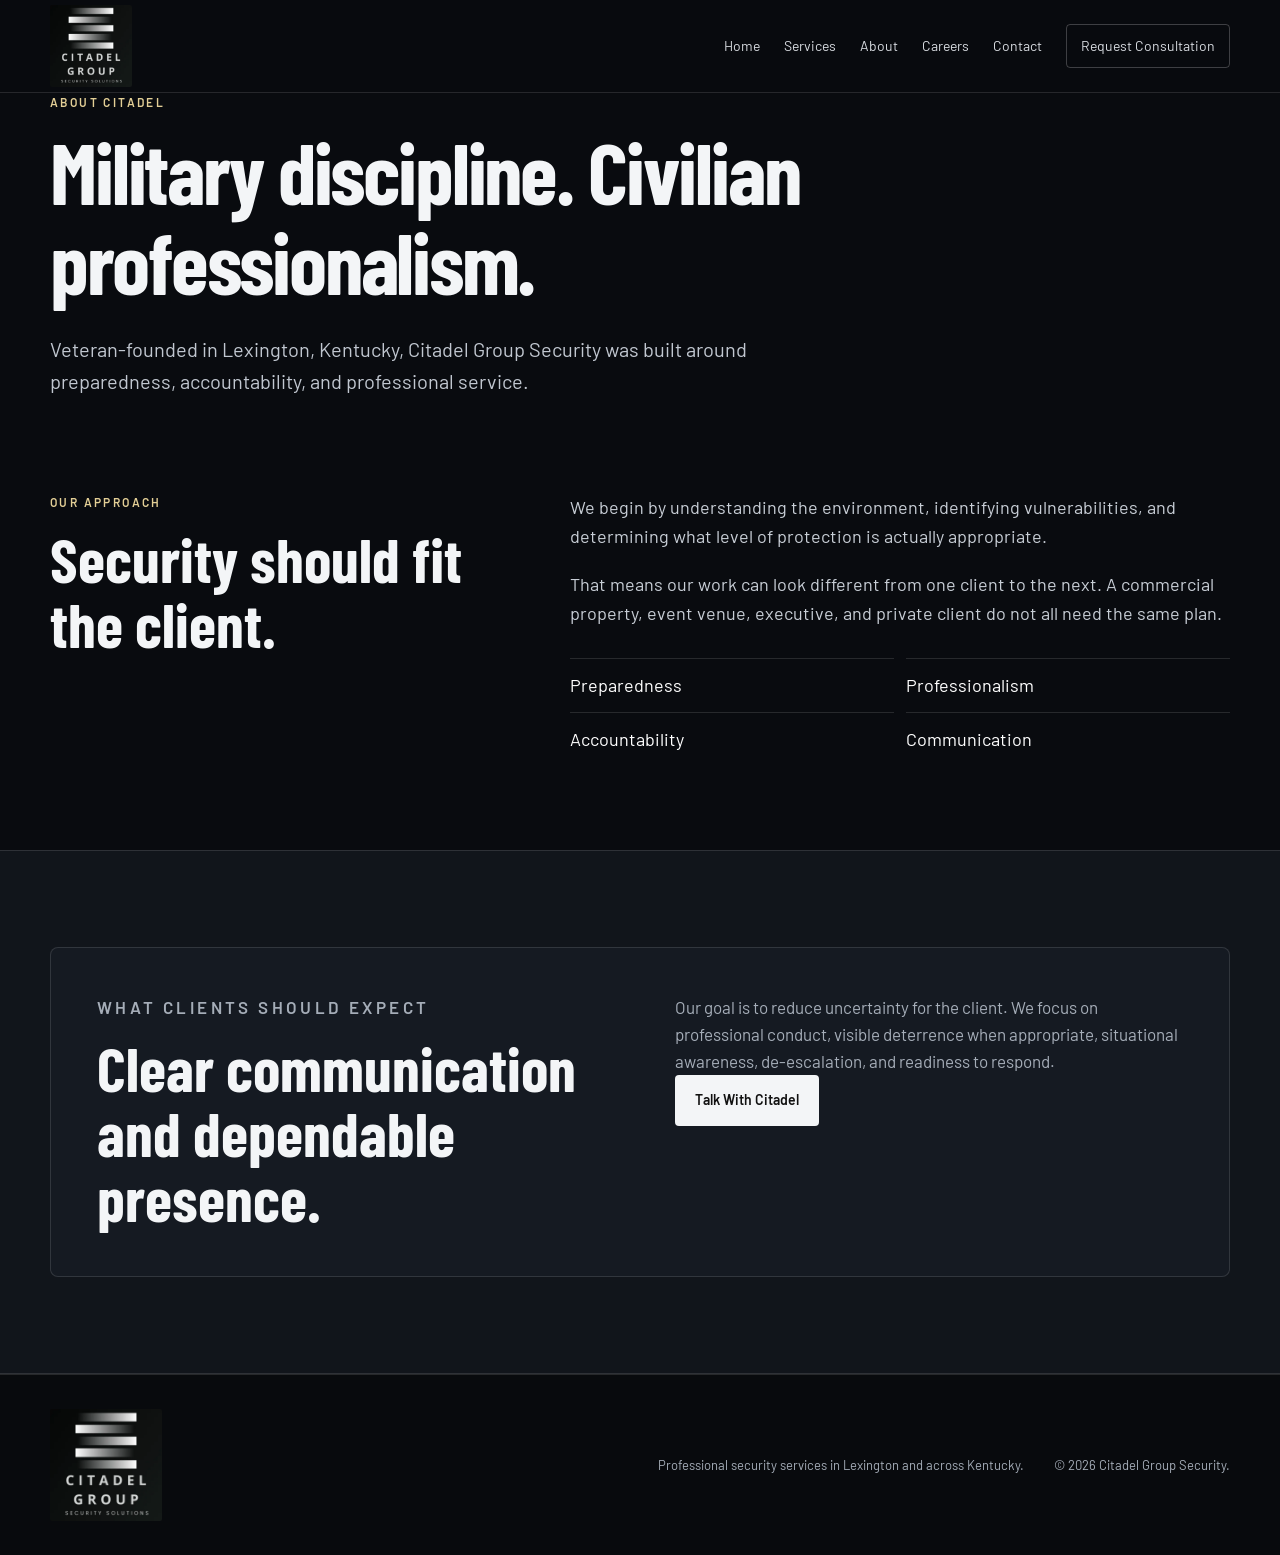
==== about.html @ 93fc18de "Add dedicated about page" ====
<!doctype html><html lang="en"><head><meta charset="utf-8"><meta name="viewport" content="width=device-width,initial-scale=1"><meta name="description" content="Learn about Citadel Group Security, a veteran-founded Kentucky security company focused on professionalism, preparedness, and accountability."><title>About | Citadel Group Security</title><link rel="preconnect" href="https://fonts.googleapis.com"><link rel="preconnect" href="https://fonts.gstatic.com" crossorigin><link href="https://fonts.googleapis.com/css2?family=Barlow:wght@300;400;500;600;700&family=Barlow+Condensed:wght@500;600;700&display=swap" rel="stylesheet"><link rel="stylesheet" href="styles.css"></head><body><header class="site-header"><div class="container header-inner"><a class="brand brand-logo-link" href="index.html"><img class="site-logo" src="assets/citadel-logo.webp" alt="Citadel Group Security Solutions"></a><button class="menu-toggle" aria-expanded="false" aria-controls="site-nav">Menu</button><nav class="site-nav" id="site-nav"><a href="index.html">Home</a><a href="services.html">Services</a><a class="active" href="about.html">About</a><a href="careers.html">Careers</a><a href="contact.html">Contact</a><a class="nav-cta" href="contact.html">Request Consultation</a></nav></div></header><main><section class="page-hero"><div class="container"><p class="eyebrow">About Citadel</p><h1>Military discipline. Civilian professionalism.</h1><p class="hero-lead">Veteran-founded in Lexington, Kentucky, Citadel Group Security was built around preparedness, accountability, and professional service.</p></div></section><section class="section"><div class="container about-grid"><div><p class="eyebrow">Our Approach</p><h2>Security should fit the client.</h2></div><div class="about-copy"><p>We begin by understanding the environment, identifying vulnerabilities, and determining what level of protection is actually appropriate.</p><p>That means our work can look different from one client to the next. A commercial property, event venue, executive, and private client do not all need the same plan.</p><div class="principles"><span>Preparedness</span><span>Professionalism</span><span>Accountability</span><span>Communication</span></div></div></div></section><section class="section section-dark"><div class="container split-panel"><div><p class="eyebrow">What Clients Should Expect</p><h2>Clear communication and dependable presence.</h2></div><div><p>Our goal is to reduce uncertainty for the client. We focus on professional conduct, visible deterrence when appropriate, situational awareness, de-escalation, and readiness to respond.</p><a class="button button-primary" href="contact.html">Talk With Citadel</a></div></div></section></main><footer class="site-footer"><div class="container footer-grid"><a class="footer-logo-link" href="index.html"><img class="footer-logo" src="assets/citadel-logo.webp" alt="Citadel Group Security Solutions"></a><p>Professional security services in Lexington and across Kentucky.</p><p>© <span id="year"></span> Citadel Group Security.</p></div></footer><script src="script.js"></script></body></html>
---- styles.css ----
:root{
  --bg:#090b0f;
  --bg-soft:#11151b;
  --panel:#151a22;
  --panel-2:#1b212b;
  --text:#f3f5f7;
  --muted:#a5adb8;
  --line:rgba(255,255,255,.12);
  --line-strong:rgba(255,255,255,.22);
  --accent:#c4a96a;
  --accent-light:#e3cf96;
  --max:1180px;
}
*{box-sizing:border-box;margin:0;padding:0}
html{scroll-behavior:smooth}
body{font-family:'Barlow',sans-serif;background:var(--bg);color:var(--text);line-height:1.6}
a{color:inherit;text-decoration:none}
img{max-width:100%;display:block}
.container{width:min(calc(100% - 40px),var(--max));margin:0 auto}
.site-header{position:sticky;top:0;z-index:50;background:rgba(9,11,15,.9);backdrop-filter:blur(16px);border-bottom:1px solid var(--line)}
.header-inner{min-height:92px;display:flex;align-items:center;justify-content:space-between;gap:24px}
.brand{display:inline-flex;align-items:center;gap:13px}
.brand-mark{display:flex;flex-direction:column;gap:3px;width:28px}
.brand-mark span{height:3px;background:linear-gradient(90deg,#777,#ddd,#fff,#999);border-radius:999px}
.brand-mark span:nth-child(2){width:22px}.brand-mark span:nth-child(3){width:16px}.brand-mark span:nth-child(4){width:28px}
.brand-copy{display:flex;flex-direction:column;line-height:1}
.brand-copy strong{font-family:'Barlow Condensed',sans-serif;font-size:20px;letter-spacing:.18em}
.brand-copy small{font-size:9px;letter-spacing:.26em;color:var(--muted);margin-top:5px}
.brand-logo-link{display:flex;align-items:center;flex:0 0 auto}
.site-logo{width:82px;height:82px;object-fit:contain;border-radius:2px}
.site-nav{display:flex;align-items:center;gap:24px;font-size:14px;color:#d7dbe0}
.site-nav a:hover{color:#fff}.nav-cta{border:1px solid var(--line-strong);padding:10px 14px;border-radius:4px}
.menu-toggle{display:none;background:none;color:#fff;border:1px solid var(--line);padding:8px 12px;border-radius:4px}
.hero{position:relative;overflow:hidden;padding:110px 0 90px;background:radial-gradient(circle at 15% 10%,rgba(196,169,106,.12),transparent 30%),linear-gradient(180deg,#0b0e13 0%,#090b0f 100%)}
.hero-glow{position:absolute;inset:auto -10% -40% auto;width:520px;height:520px;border-radius:50%;background:rgba(110,130,165,.09);filter:blur(20px)}
.hero-grid{display:grid;grid-template-columns:minmax(0,1.5fr) minmax(300px,.7fr);gap:70px;align-items:center;position:relative}
.eyebrow{font-size:12px;letter-spacing:.2em;text-transform:uppercase;color:var(--accent-light);font-weight:600;margin-bottom:14px}
h1,h2,h3{font-family:'Barlow Condensed',sans-serif;line-height:1.05}
h1{font-size:clamp(48px,7vw,86px);letter-spacing:-.025em;max-width:900px}
h2{font-size:clamp(38px,5vw,62px)}
h3{font-size:28px}
.hero-lead{font-size:20px;color:#c1c7d0;max-width:760px;margin-top:26px}
.hero-actions{display:flex;flex-wrap:wrap;gap:14px;margin-top:34px}
.button{display:inline-flex;align-items:center;justify-content:center;padding:14px 20px;border-radius:4px;font-weight:600;font-size:14px}
.button-primary{background:var(--text);color:#111}.button-primary:hover{background:#fff}
.button-secondary{border:1px solid var(--line-strong);color:#fff}.button-secondary:hover{background:rgba(255,255,255,.05)}
.hero-trust{display:flex;flex-wrap:wrap;gap:10px 22px;margin-top:34px;color:var(--muted);font-size:13px}
.hero-trust span::before{content:'•';color:var(--accent);margin-right:8px}
.hero-panel{background:linear-gradient(160deg,var(--panel-2),var(--panel));border:1px solid var(--line-strong);padding:34px;border-radius:8px;box-shadow:0 30px 70px rgba(0,0,0,.35)}
.panel-kicker{font-size:11px;letter-spacing:.2em;color:var(--muted);margin-bottom:18px}
.hero-panel h2{font-size:46px}.hero-panel p{color:var(--muted);margin:20px 0}.hero-panel a{color:var(--accent-light);font-weight:600}
.trust-bar{border-top:1px solid var(--line);border-bottom:1px solid var(--line);background:#0c0f14}
.trust-grid{display:grid;grid-template-columns:repeat(4,1fr)}
.trust-grid>div{padding:24px 18px;border-right:1px solid var(--line);display:flex;align-items:center;gap:12px}.trust-grid>div:last-child{border-right:0}
.trust-grid strong{color:var(--accent);font-family:'Barlow Condensed',sans-serif;font-size:21px}.trust-grid span{color:#c4cad1;font-size:14px}
.section{padding:96px 0}.section-dark{background:var(--bg-soft);border-top:1px solid var(--line);border-bottom:1px solid var(--line)}
.section-heading{display:grid;grid-template-columns:1.2fr .8fr;gap:70px;align-items:end;margin-bottom:46px}.section-heading>p{color:var(--muted);font-size:17px}.section-heading.compact{grid-template-columns:1fr}
.service-grid{display:grid;grid-template-columns:repeat(2,1fr);gap:18px}
.service-card{background:linear-gradient(160deg,#131821,#0e1218);border:1px solid var(--line);border-radius:8px;padding:30px;min-height:340px}
.service-number{font-family:'Barlow Condensed',sans-serif;color:var(--accent);letter-spacing:.15em}.service-card h3{margin:16px 0}.service-card p{color:var(--muted)}.service-card ul{list-style:none;margin-top:22px;display:grid;gap:8px;color:#d3d7dd}.service-card li::before{content:'—';color:var(--accent);margin-right:9px}
.about-grid{display:grid;grid-template-columns:.8fr 1.2fr;gap:80px}.about-copy{color:#c8ced6;font-size:18px}.about-copy p+p{margin-top:20px}.principles{display:grid;grid-template-columns:repeat(2,1fr);gap:12px;margin-top:30px}.principles span{border-top:1px solid var(--line);padding-top:12px;color:#fff}
.industry-grid{display:grid;grid-template-columns:repeat(3,1fr);border:1px solid var(--line);border-radius:8px;overflow:hidden}.industry-grid div{padding:26px;border-right:1px solid var(--line);border-bottom:1px solid var(--line);font-weight:600;background:#0d1117}.industry-grid div:nth-child(3n){border-right:0}.industry-grid div:nth-last-child(-n+3){border-bottom:0}
.section-careers{padding-top:40px}.split-panel{display:grid;grid-template-columns:1fr 1fr;gap:70px;background:var(--panel);border:1px solid var(--line);padding:46px;border-radius:8px}.split-panel p{color:var(--muted);font-size:17px}.text-link{display:inline-block;margin-top:20px;color:var(--accent-light);font-weight:600}
.consultation{background:linear-gradient(180deg,#0d1117,#090b0f)}.consultation-grid{display:grid;grid-template-columns:1.1fr .9fr;gap:70px;align-items:start}.consultation-grid>div>p:not(.eyebrow){color:var(--muted);font-size:18px;margin-top:20px}.contact-card{background:#121720;border:1px solid var(--line-strong);border-radius:8px;padding:30px}.contact-card h3{margin-bottom:18px}.contact-card a{display:block;padding:16px 0;border-top:1px solid var(--line)}.contact-card small{display:block;text-transform:uppercase;letter-spacing:.14em;color:var(--muted);font-size:10px}.contact-card strong{display:block;margin-top:4px;font-size:17px}
.site-footer{border-top:1px solid var(--line);padding:34px 0;background:#080a0d}.footer-grid{display:grid;grid-template-columns:1fr auto auto;gap:30px;align-items:center;color:var(--muted);font-size:13px}
.footer-logo-link{display:inline-flex;align-items:center;width:max-content}.footer-logo{width:112px;height:112px;object-fit:contain;border-radius:2px}
@media(max-width:900px){.hero-grid,.section-heading,.about-grid,.consultation-grid,.split-panel{grid-template-columns:1fr;gap:36px}.hero{padding-top:80px}.service-grid{grid-template-columns:1fr}.trust-grid{grid-template-columns:repeat(2,1fr)}.trust-grid>div:nth-child(2){border-right:0}.trust-grid>div:nth-child(-n+2){border-bottom:1px solid var(--line)}.industry-grid{grid-template-columns:repeat(2,1fr)}.industry-grid div{border-right:1px solid var(--line)!important;border-bottom:1px solid var(--line)!important}.industry-grid div:nth-child(2n){border-right:0!important}.industry-grid div:nth-last-child(-n+2){border-bottom:0!important}.footer-grid{grid-template-columns:1fr;align-items:start}}
@media(max-width:760px){.header-inner{min-height:76px}.site-logo{width:66px;height:66px}.menu-toggle{display:inline-flex}.site-nav{display:none;position:absolute;top:76px;left:0;right:0;flex-direction:column;align-items:stretch;background:#0b0e13;border-bottom:1px solid var(--line);padding:18px 20px}.site-nav.open{display:flex}.site-nav a{padding:10px 0}.nav-cta{padding:12px!important;text-align:center}.hero{padding:64px 0}.hero-lead{font-size:18px}.hero-panel h2{font-size:40px}.trust-grid{grid-template-columns:1fr}.trust-grid>div{border-right:0!important;border-bottom:1px solid var(--line)!important}.trust-grid>div:last-child{border-bottom:0!important}.industry-grid{grid-template-columns:1fr}.industry-grid div{border-right:0!important;border-bottom:1px solid var(--line)!important}.industry-grid div:last-child{border-bottom:0!important}.principles{grid-template-columns:1fr}.section{padding:74px 0}.split-panel{padding:30px 24px}.footer-logo{width:96px;height:96px}}
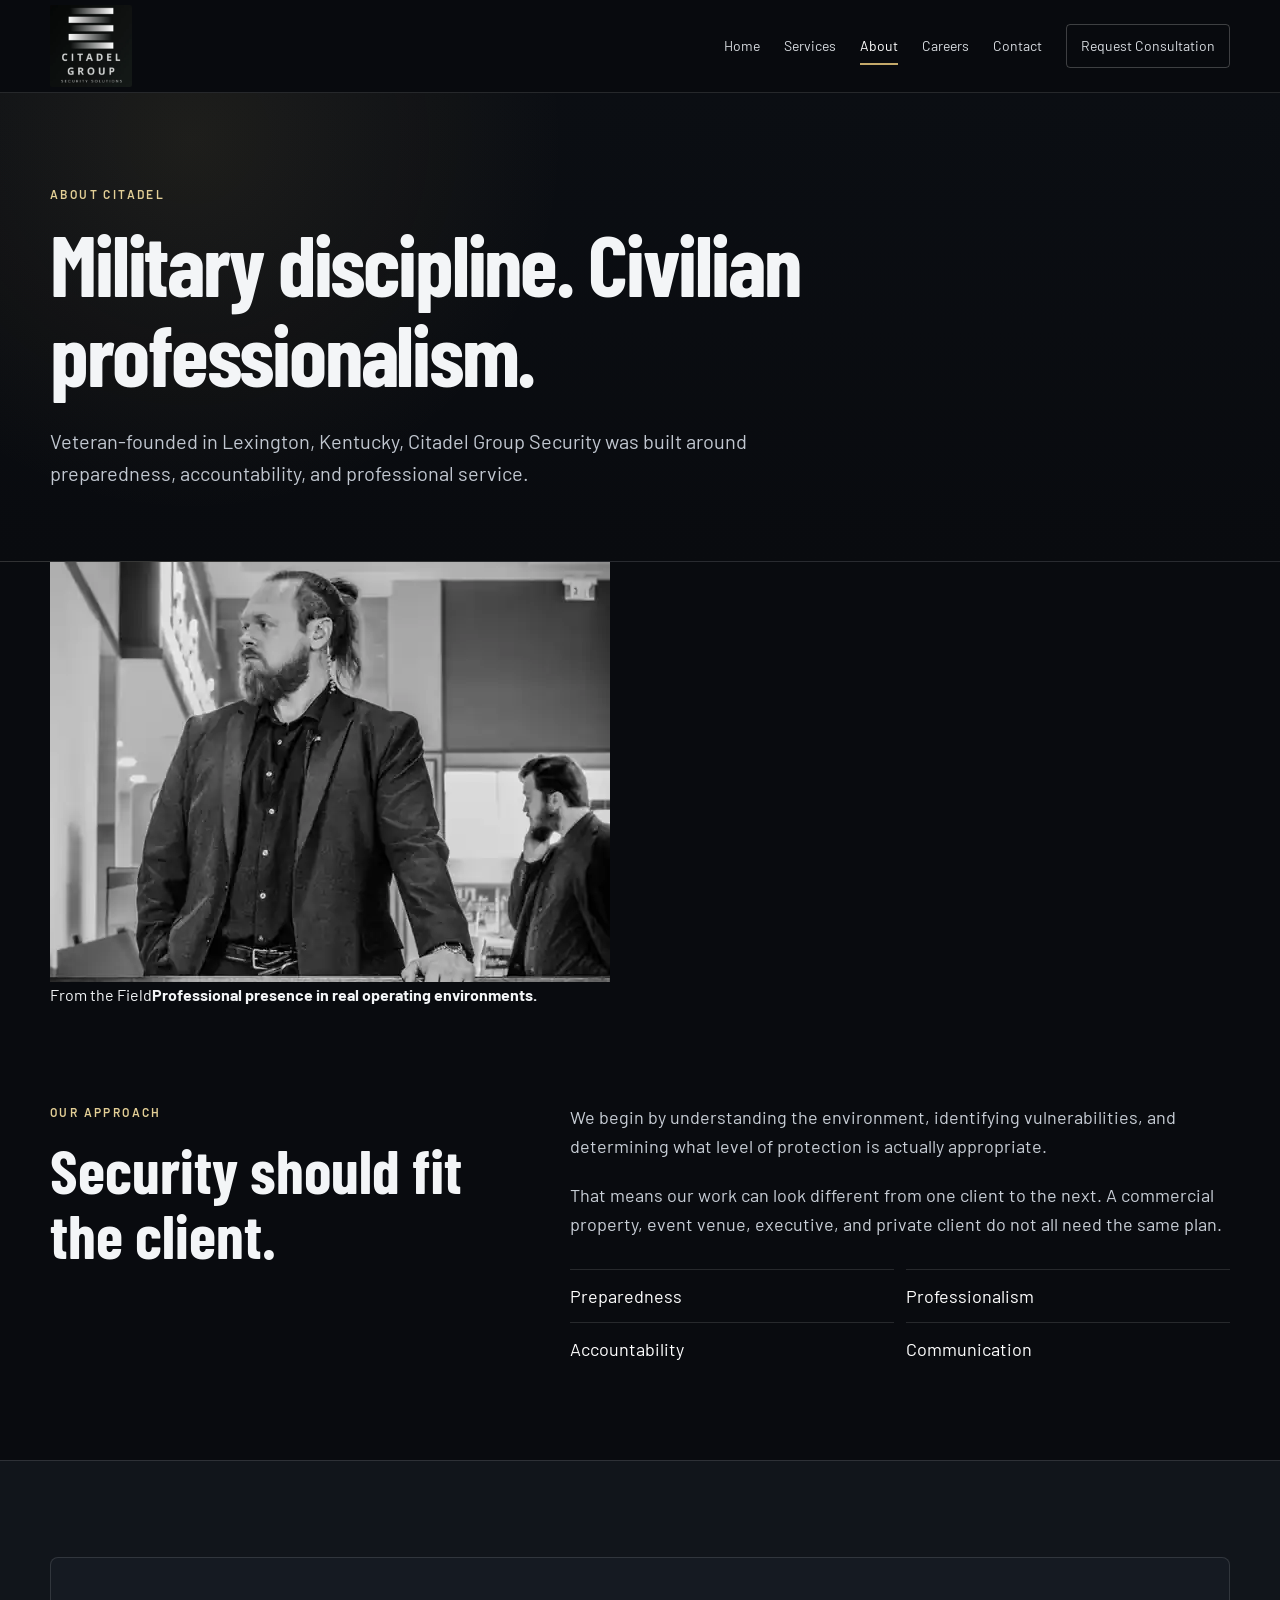
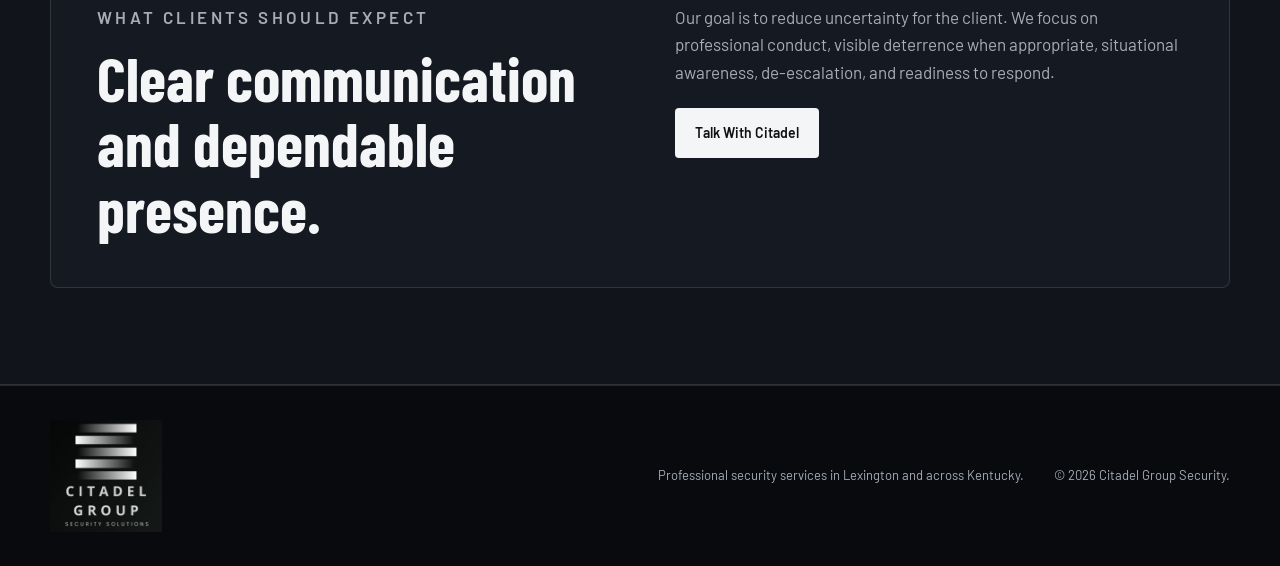
==== commit 5712e03d: "Add authentic Citadel photography to About page" ====
--- a/about.html
+++ b/about.html
@@ -1 +1 @@
-<!doctype html><html lang="en"><head><meta charset="utf-8"><meta name="viewport" content="width=device-width,initial-scale=1"><meta name="description" content="Learn about Citadel Group Security, a veteran-founded Kentucky security company focused on professionalism, preparedness, and accountability."><title>About | Citadel Group Security</title><link rel="preconnect" href="https://fonts.googleapis.com"><link rel="preconnect" href="https://fonts.gstatic.com" crossorigin><link href="https://fonts.googleapis.com/css2?family=Barlow:wght@300;400;500;600;700&family=Barlow+Condensed:wght@500;600;700&display=swap" rel="stylesheet"><link rel="stylesheet" href="styles.css"></head><body><header class="site-header"><div class="container header-inner"><a class="brand brand-logo-link" href="index.html"><img class="site-logo" src="assets/citadel-logo.webp" alt="Citadel Group Security Solutions"></a><button class="menu-toggle" aria-expanded="false" aria-controls="site-nav">Menu</button><nav class="site-nav" id="site-nav"><a href="index.html">Home</a><a href="services.html">Services</a><a class="active" href="about.html">About</a><a href="careers.html">Careers</a><a href="contact.html">Contact</a><a class="nav-cta" href="contact.html">Request Consultation</a></nav></div></header><main><section class="page-hero"><div class="container"><p class="eyebrow">About Citadel</p><h1>Military discipline. Civilian professionalism.</h1><p class="hero-lead">Veteran-founded in Lexington, Kentucky, Citadel Group Security was built around preparedness, accountability, and professional service.</p></div></section><section class="section"><div class="container about-grid"><div><p class="eyebrow">Our Approach</p><h2>Security should fit the client.</h2></div><div class="about-copy"><p>We begin by understanding the environment, identifying vulnerabilities, and determining what level of protection is actually appropriate.</p><p>That means our work can look different from one client to the next. A commercial property, event venue, executive, and private client do not all need the same plan.</p><div class="principles"><span>Preparedness</span><span>Professionalism</span><span>Accountability</span><span>Communication</span></div></div></div></section><section class="section section-dark"><div class="container split-panel"><div><p class="eyebrow">What Clients Should Expect</p><h2>Clear communication and dependable presence.</h2></div><div><p>Our goal is to reduce uncertainty for the client. We focus on professional conduct, visible deterrence when appropriate, situational awareness, de-escalation, and readiness to respond.</p><a class="button button-primary" href="contact.html">Talk With Citadel</a></div></div></section></main><footer class="site-footer"><div class="container footer-grid"><a class="footer-logo-link" href="index.html"><img class="footer-logo" src="assets/citadel-logo.webp" alt="Citadel Group Security Solutions"></a><p>Professional security services in Lexington and across Kentucky.</p><p>© <span id="year"></span> Citadel Group Security.</p></div></footer><script src="script.js"></script></body></html>+<!doctype html><html lang="en"><head><meta charset="utf-8"><meta name="viewport" content="width=device-width,initial-scale=1"><meta name="description" content="Learn about Citadel Group Security, a veteran-founded Kentucky security company focused on professionalism, preparedness, and accountability."><title>About | Citadel Group Security</title><link rel="preconnect" href="https://fonts.googleapis.com"><link rel="preconnect" href="https://fonts.gstatic.com" crossorigin><link href="https://fonts.googleapis.com/css2?family=Barlow:wght@300;400;500;600;700&family=Barlow+Condensed:wght@500;600;700&display=swap" rel="stylesheet"><link rel="stylesheet" href="styles.css"></head><body><header class="site-header"><div class="container header-inner"><a class="brand brand-logo-link" href="index.html"><img class="site-logo" src="assets/citadel-logo.webp" alt="Citadel Group Security Solutions"></a><button class="menu-toggle" aria-expanded="false" aria-controls="site-nav">Menu</button><nav class="site-nav" id="site-nav"><a href="index.html">Home</a><a href="services.html">Services</a><a class="active" href="about.html">About</a><a href="careers.html">Careers</a><a href="contact.html">Contact</a><a class="nav-cta" href="contact.html">Request Consultation</a></nav></div></header><main><section class="page-hero"><div class="container"><p class="eyebrow">About Citadel</p><h1>Military discipline. Civilian professionalism.</h1><p class="hero-lead">Veteran-founded in Lexington, Kentucky, Citadel Group Security was built around preparedness, accountability, and professional service.</p></div></section><section class="authentic-media"><div class="container"><figure class="authentic-photo authentic-photo-wide"><img src="assets/about-real.webp" alt="Citadel security personnel on site at a public venue" width="560" height="420" loading="eager"><figcaption><span>From the Field</span><strong>Professional presence in real operating environments.</strong></figcaption></figure></div></section><section class="section"><div class="container about-grid"><div><p class="eyebrow">Our Approach</p><h2>Security should fit the client.</h2></div><div class="about-copy"><p>We begin by understanding the environment, identifying vulnerabilities, and determining what level of protection is actually appropriate.</p><p>That means our work can look different from one client to the next. A commercial property, event venue, executive, and private client do not all need the same plan.</p><div class="principles"><span>Preparedness</span><span>Professionalism</span><span>Accountability</span><span>Communication</span></div></div></div></section><section class="section section-dark"><div class="container split-panel"><div><p class="eyebrow">What Clients Should Expect</p><h2>Clear communication and dependable presence.</h2></div><div><p>Our goal is to reduce uncertainty for the client. We focus on professional conduct, visible deterrence when appropriate, situational awareness, de-escalation, and readiness to respond.</p><a class="button button-primary" href="contact.html">Talk With Citadel</a></div></div></section></main><footer class="site-footer"><div class="container footer-grid"><a class="footer-logo-link" href="index.html"><img class="footer-logo" src="assets/citadel-logo.webp" alt="Citadel Group Security Solutions"></a><p>Professional security services in Lexington and across Kentucky.</p><p>© <span id="year"></span> Citadel Group Security.</p></div></footer><script src="script.js"></script></body></html>
--- a/styles.css
+++ b/styles.css
@@ -17,23 +17,23 @@
 a{color:inherit;text-decoration:none}
 img{max-width:100%;display:block}
 .container{width:min(calc(100% - 40px),var(--max));margin:0 auto}
-.site-header{position:sticky;top:0;z-index:50;background:rgba(9,11,15,.9);backdrop-filter:blur(16px);border-bottom:1px solid var(--line)}
+.site-header{position:sticky;top:0;z-index:50;background:rgba(9,11,15,.92);backdrop-filter:blur(16px);border-bottom:1px solid var(--line)}
 .header-inner{min-height:92px;display:flex;align-items:center;justify-content:space-between;gap:24px}
 .brand{display:inline-flex;align-items:center;gap:13px}
-.brand-mark{display:flex;flex-direction:column;gap:3px;width:28px}
-.brand-mark span{height:3px;background:linear-gradient(90deg,#777,#ddd,#fff,#999);border-radius:999px}
-.brand-mark span:nth-child(2){width:22px}.brand-mark span:nth-child(3){width:16px}.brand-mark span:nth-child(4){width:28px}
-.brand-copy{display:flex;flex-direction:column;line-height:1}
-.brand-copy strong{font-family:'Barlow Condensed',sans-serif;font-size:20px;letter-spacing:.18em}
-.brand-copy small{font-size:9px;letter-spacing:.26em;color:var(--muted);margin-top:5px}
 .brand-logo-link{display:flex;align-items:center;flex:0 0 auto}
 .site-logo{width:82px;height:82px;object-fit:contain;border-radius:2px}
 .site-nav{display:flex;align-items:center;gap:24px;font-size:14px;color:#d7dbe0}
-.site-nav a:hover{color:#fff}.nav-cta{border:1px solid var(--line-strong);padding:10px 14px;border-radius:4px}
+.site-nav a{position:relative}
+.site-nav a:hover{color:#fff}
+.site-nav a.active{color:#fff}
+.site-nav a.active:not(.nav-cta)::after{content:'';position:absolute;left:0;right:0;bottom:-8px;height:2px;background:var(--accent)}
+.nav-cta{border:1px solid var(--line-strong);padding:10px 14px;border-radius:4px}
 .menu-toggle{display:none;background:none;color:#fff;border:1px solid var(--line);padding:8px 12px;border-radius:4px}
 .hero{position:relative;overflow:hidden;padding:110px 0 90px;background:radial-gradient(circle at 15% 10%,rgba(196,169,106,.12),transparent 30%),linear-gradient(180deg,#0b0e13 0%,#090b0f 100%)}
 .hero-glow{position:absolute;inset:auto -10% -40% auto;width:520px;height:520px;border-radius:50%;background:rgba(110,130,165,.09);filter:blur(20px)}
-.hero-grid{display:grid;grid-template-columns:minmax(0,1.5fr) minmax(300px,.7fr);gap:70px;align-items:center;position:relative}
+.hero-grid{display:grid;grid-template-columns:minmax(0,1.08fr) minmax(420px,.92fr);gap:54px;align-items:center;position:relative}
+.page-hero{padding:92px 0 72px;background:radial-gradient(circle at 15% 10%,rgba(196,169,106,.1),transparent 32%),linear-gradient(180deg,#0b0e13 0%,#090b0f 100%);border-bottom:1px solid var(--line)}
+.page-hero h1{max-width:980px}
 .eyebrow{font-size:12px;letter-spacing:.2em;text-transform:uppercase;color:var(--accent-light);font-weight:600;margin-bottom:14px}
 h1,h2,h3{font-family:'Barlow Condensed',sans-serif;line-height:1.05}
 h1{font-size:clamp(48px,7vw,86px);letter-spacing:-.025em;max-width:900px}
@@ -41,14 +41,35 @@
 h3{font-size:28px}
 .hero-lead{font-size:20px;color:#c1c7d0;max-width:760px;margin-top:26px}
 .hero-actions{display:flex;flex-wrap:wrap;gap:14px;margin-top:34px}
-.button{display:inline-flex;align-items:center;justify-content:center;padding:14px 20px;border-radius:4px;font-weight:600;font-size:14px}
+.button{display:inline-flex;align-items:center;justify-content:center;padding:14px 20px;border-radius:4px;font-weight:600;font-size:14px;margin-top:22px}
 .button-primary{background:var(--text);color:#111}.button-primary:hover{background:#fff}
 .button-secondary{border:1px solid var(--line-strong);color:#fff}.button-secondary:hover{background:rgba(255,255,255,.05)}
+.hero-actions .button{margin-top:0}
 .hero-trust{display:flex;flex-wrap:wrap;gap:10px 22px;margin-top:34px;color:var(--muted);font-size:13px}
 .hero-trust span::before{content:'•';color:var(--accent);margin-right:8px}
 .hero-panel{background:linear-gradient(160deg,var(--panel-2),var(--panel));border:1px solid var(--line-strong);padding:34px;border-radius:8px;box-shadow:0 30px 70px rgba(0,0,0,.35)}
 .panel-kicker{font-size:11px;letter-spacing:.2em;color:var(--muted);margin-bottom:18px}
 .hero-panel h2{font-size:46px}.hero-panel p{color:var(--muted);margin:20px 0}.hero-panel a{color:var(--accent-light);font-weight:600}
+.hero-media{position:relative;margin:0;border:1px solid var(--line-strong);border-radius:10px;overflow:hidden;background:var(--panel);box-shadow:0 30px 70px rgba(0,0,0,.42);min-height:440px}
+.hero-media::after{content:'';position:absolute;inset:0;background:linear-gradient(180deg,transparent 48%,rgba(5,7,10,.8) 100%);pointer-events:none}
+.hero-photo{width:100%;height:100%;min-height:440px;object-fit:cover;object-position:center;filter:saturate(.92) contrast(1.02)}
+.hero-media-caption{position:absolute;z-index:2;left:24px;right:24px;bottom:22px;display:flex;flex-direction:column;gap:3px}
+.hero-media-caption span,.feature-photo figcaption span{font-size:10px;letter-spacing:.18em;text-transform:uppercase;color:var(--accent-light);font-weight:600}
+.hero-media-caption strong{font-family:'Barlow Condensed',sans-serif;font-size:22px;line-height:1.1}
+.media-showcase{padding:42px 0 0}
+.showcase-grid{display:grid;grid-template-columns:repeat(3,1fr);gap:16px}
+.showcase-card{margin:0;background:#0e1218;border:1px solid var(--line);border-radius:8px;overflow:hidden}
+.showcase-card img{width:100%;aspect-ratio:16/9;object-fit:cover;filter:saturate(.88) contrast(1.03);transition:transform .35s ease}
+.showcase-card:hover img{transform:scale(1.018)}
+.showcase-card figcaption{padding:18px 20px 20px;display:flex;flex-direction:column;gap:5px}
+.showcase-card figcaption strong{font-family:'Barlow Condensed',sans-serif;font-size:22px}
+.showcase-card figcaption span{color:var(--muted);font-size:14px;line-height:1.45}
+.media-feature{padding:42px 0 0}
+.feature-photo{position:relative;margin:0;border:1px solid var(--line);border-radius:9px;overflow:hidden;background:var(--panel);max-height:610px}
+.feature-photo::after{content:'';position:absolute;inset:0;background:linear-gradient(180deg,transparent 55%,rgba(4,6,9,.82));pointer-events:none}
+.feature-photo img{width:100%;aspect-ratio:16/7;object-fit:cover;object-position:center;filter:saturate(.9) contrast(1.02)}
+.feature-photo figcaption{position:absolute;z-index:2;left:28px;right:28px;bottom:24px;display:flex;flex-direction:column;gap:4px}
+.feature-photo figcaption strong{font-family:'Barlow Condensed',sans-serif;font-size:clamp(22px,3vw,34px);line-height:1.05;max-width:680px}
 .trust-bar{border-top:1px solid var(--line);border-bottom:1px solid var(--line);background:#0c0f14}
 .trust-grid{display:grid;grid-template-columns:repeat(4,1fr)}
 .trust-grid>div{padding:24px 18px;border-right:1px solid var(--line);display:flex;align-items:center;gap:12px}.trust-grid>div:last-child{border-right:0}
@@ -56,13 +77,14 @@
 .section{padding:96px 0}.section-dark{background:var(--bg-soft);border-top:1px solid var(--line);border-bottom:1px solid var(--line)}
 .section-heading{display:grid;grid-template-columns:1.2fr .8fr;gap:70px;align-items:end;margin-bottom:46px}.section-heading>p{color:var(--muted);font-size:17px}.section-heading.compact{grid-template-columns:1fr}
 .service-grid{display:grid;grid-template-columns:repeat(2,1fr);gap:18px}
-.service-card{background:linear-gradient(160deg,#131821,#0e1218);border:1px solid var(--line);border-radius:8px;padding:30px;min-height:340px}
+.service-card{background:linear-gradient(160deg,#131821,#0e1218);border:1px solid var(--line);border-radius:8px;padding:30px;min-height:340px;transition:transform .18s ease,border-color .18s ease,background .18s ease}
+.card-link:hover{transform:translateY(-3px);border-color:var(--line-strong);background:linear-gradient(160deg,#171d27,#10151c)}
 .service-number{font-family:'Barlow Condensed',sans-serif;color:var(--accent);letter-spacing:.15em}.service-card h3{margin:16px 0}.service-card p{color:var(--muted)}.service-card ul{list-style:none;margin-top:22px;display:grid;gap:8px;color:#d3d7dd}.service-card li::before{content:'—';color:var(--accent);margin-right:9px}
 .about-grid{display:grid;grid-template-columns:.8fr 1.2fr;gap:80px}.about-copy{color:#c8ced6;font-size:18px}.about-copy p+p{margin-top:20px}.principles{display:grid;grid-template-columns:repeat(2,1fr);gap:12px;margin-top:30px}.principles span{border-top:1px solid var(--line);padding-top:12px;color:#fff}
 .industry-grid{display:grid;grid-template-columns:repeat(3,1fr);border:1px solid var(--line);border-radius:8px;overflow:hidden}.industry-grid div{padding:26px;border-right:1px solid var(--line);border-bottom:1px solid var(--line);font-weight:600;background:#0d1117}.industry-grid div:nth-child(3n){border-right:0}.industry-grid div:nth-last-child(-n+3){border-bottom:0}
 .section-careers{padding-top:40px}.split-panel{display:grid;grid-template-columns:1fr 1fr;gap:70px;background:var(--panel);border:1px solid var(--line);padding:46px;border-radius:8px}.split-panel p{color:var(--muted);font-size:17px}.text-link{display:inline-block;margin-top:20px;color:var(--accent-light);font-weight:600}
-.consultation{background:linear-gradient(180deg,#0d1117,#090b0f)}.consultation-grid{display:grid;grid-template-columns:1.1fr .9fr;gap:70px;align-items:start}.consultation-grid>div>p:not(.eyebrow){color:var(--muted);font-size:18px;margin-top:20px}.contact-card{background:#121720;border:1px solid var(--line-strong);border-radius:8px;padding:30px}.contact-card h3{margin-bottom:18px}.contact-card a{display:block;padding:16px 0;border-top:1px solid var(--line)}.contact-card small{display:block;text-transform:uppercase;letter-spacing:.14em;color:var(--muted);font-size:10px}.contact-card strong{display:block;margin-top:4px;font-size:17px}
+.consultation{background:linear-gradient(180deg,#0d1117,#090b0f)}.consultation-grid{display:grid;grid-template-columns:1.1fr .9fr;gap:70px;align-items:start}.consultation-grid>div>p:not(.eyebrow){color:var(--muted);font-size:18px;margin-top:20px}.contact-card{background:#121720;border:1px solid var(--line-strong);border-radius:8px;padding:30px}.contact-card h3{margin-bottom:18px}.contact-card a{display:block;padding:16px 0;border-top:1px solid var(--line)}.contact-card small{display:block;text-transform:uppercase;letter-spacing:.14em;color:var(--muted);font-size:10px}.contact-card strong{display:block;margin-top:4px;font-size:17px;overflow-wrap:anywhere}
 .site-footer{border-top:1px solid var(--line);padding:34px 0;background:#080a0d}.footer-grid{display:grid;grid-template-columns:1fr auto auto;gap:30px;align-items:center;color:var(--muted);font-size:13px}
 .footer-logo-link{display:inline-flex;align-items:center;width:max-content}.footer-logo{width:112px;height:112px;object-fit:contain;border-radius:2px}
-@media(max-width:900px){.hero-grid,.section-heading,.about-grid,.consultation-grid,.split-panel{grid-template-columns:1fr;gap:36px}.hero{padding-top:80px}.service-grid{grid-template-columns:1fr}.trust-grid{grid-template-columns:repeat(2,1fr)}.trust-grid>div:nth-child(2){border-right:0}.trust-grid>div:nth-child(-n+2){border-bottom:1px solid var(--line)}.industry-grid{grid-template-columns:repeat(2,1fr)}.industry-grid div{border-right:1px solid var(--line)!important;border-bottom:1px solid var(--line)!important}.industry-grid div:nth-child(2n){border-right:0!important}.industry-grid div:nth-last-child(-n+2){border-bottom:0!important}.footer-grid{grid-template-columns:1fr;align-items:start}}
-@media(max-width:760px){.header-inner{min-height:76px}.site-logo{width:66px;height:66px}.menu-toggle{display:inline-flex}.site-nav{display:none;position:absolute;top:76px;left:0;right:0;flex-direction:column;align-items:stretch;background:#0b0e13;border-bottom:1px solid var(--line);padding:18px 20px}.site-nav.open{display:flex}.site-nav a{padding:10px 0}.nav-cta{padding:12px!important;text-align:center}.hero{padding:64px 0}.hero-lead{font-size:18px}.hero-panel h2{font-size:40px}.trust-grid{grid-template-columns:1fr}.trust-grid>div{border-right:0!important;border-bottom:1px solid var(--line)!important}.trust-grid>div:last-child{border-bottom:0!important}.industry-grid{grid-template-columns:1fr}.industry-grid div{border-right:0!important;border-bottom:1px solid var(--line)!important}.industry-grid div:last-child{border-bottom:0!important}.principles{grid-template-columns:1fr}.section{padding:74px 0}.split-panel{padding:30px 24px}.footer-logo{width:96px;height:96px}}
+@media(max-width:900px){.hero-grid,.section-heading,.about-grid,.consultation-grid,.split-panel{grid-template-columns:1fr;gap:36px}.showcase-grid{grid-template-columns:1fr 1fr}.showcase-card:last-child{grid-column:1/-1}.hero-media{min-height:360px}.hero-photo{min-height:360px}.hero{padding-top:80px}.service-grid{grid-template-columns:1fr}.trust-grid{grid-template-columns:repeat(2,1fr)}.trust-grid>div:nth-child(2){border-right:0}.trust-grid>div:nth-child(-n+2){border-bottom:1px solid var(--line)}.industry-grid{grid-template-columns:repeat(2,1fr)}.industry-grid div{border-right:1px solid var(--line)!important;border-bottom:1px solid var(--line)!important}.industry-grid div:nth-child(2n){border-right:0!important}.industry-grid div:nth-last-child(-n+2){border-bottom:0!important}.footer-grid{grid-template-columns:1fr;align-items:start}}
+@media(max-width:760px){.header-inner{min-height:76px}.showcase-grid{grid-template-columns:1fr}.showcase-card:last-child{grid-column:auto}.media-showcase,.media-feature{padding-top:24px}.hero-media{min-height:300px}.hero-photo{min-height:300px}.hero-media-caption{left:18px;right:18px;bottom:16px}.feature-photo img{aspect-ratio:4/3}.feature-photo figcaption{left:18px;right:18px;bottom:16px}.site-logo{width:66px;height:66px}.menu-toggle{display:inline-flex}.site-nav{display:none;position:absolute;top:76px;left:0;right:0;flex-direction:column;align-items:stretch;background:#0b0e13;border-bottom:1px solid var(--line);padding:18px 20px}.site-nav.open{display:flex}.site-nav a{padding:10px 0}.site-nav a.active:not(.nav-cta)::after{display:none}.nav-cta{padding:12px!important;text-align:center}.hero,.page-hero{padding:64px 0}.hero-lead{font-size:18px}.hero-panel h2{font-size:40px}.trust-grid{grid-template-columns:1fr}.trust-grid>div{border-right:0!important;border-bottom:1px solid var(--line)!important}.trust-grid>div:last-child{border-bottom:0!important}.industry-grid{grid-template-columns:1fr}.industry-grid div{border-right:0!important;border-bottom:1px solid var(--line)!important}.industry-grid div:last-child{border-bottom:0!important}.principles{grid-template-columns:1fr}.section{padding:74px 0}.split-panel{padding:30px 24px}.footer-logo{width:96px;height:96px}}
